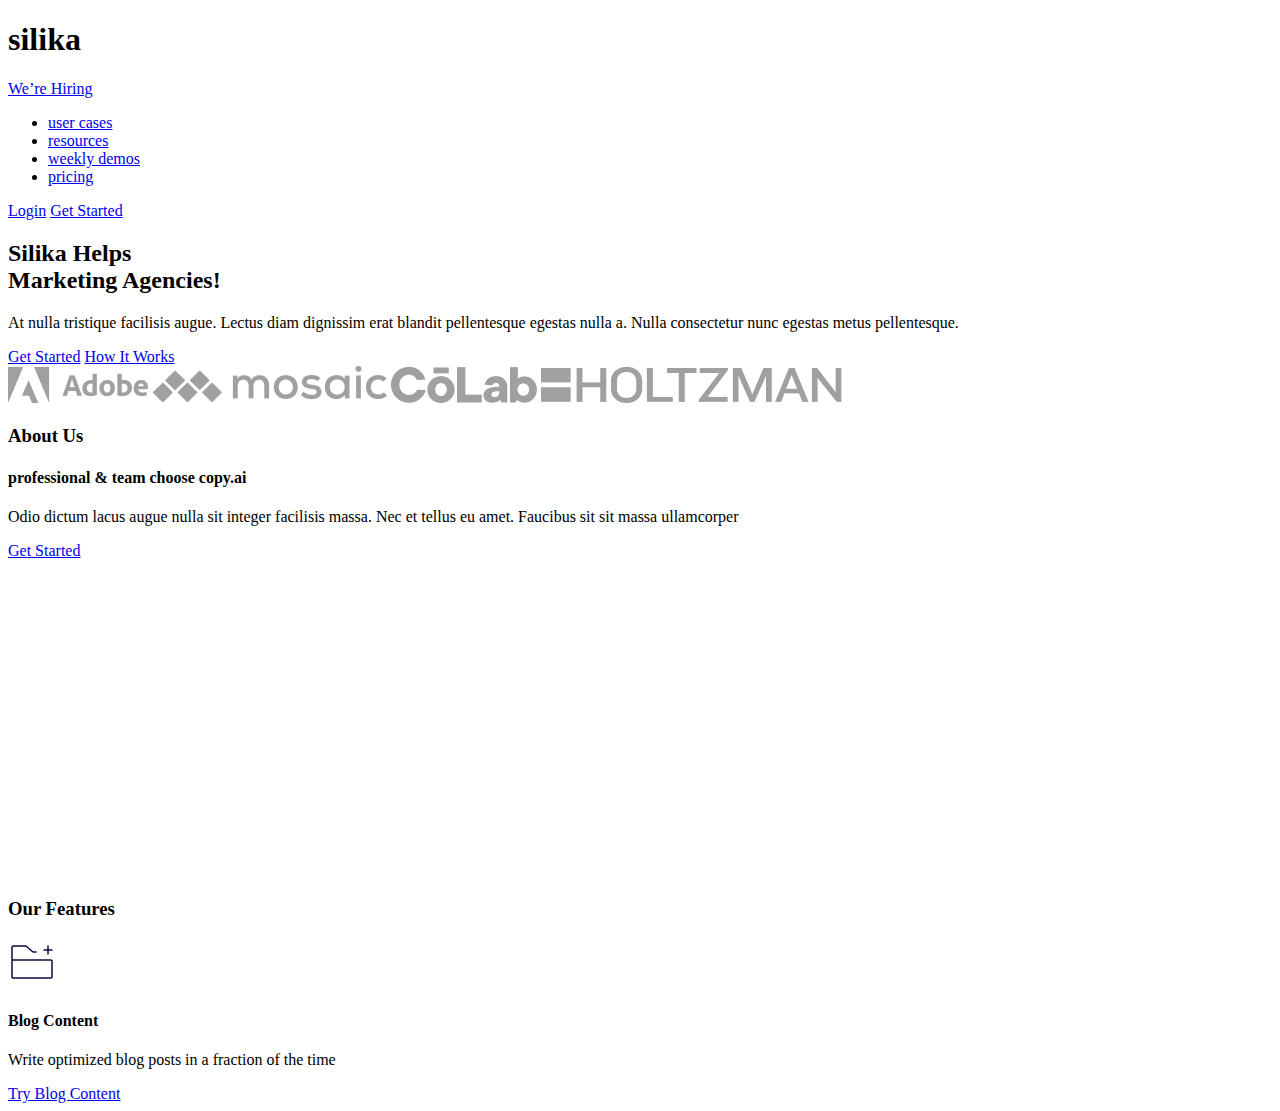
==== layout/index.html @ 5a4dca60 "Substituindo pastas" ====
<!DOCTYPE html>
<html lang="pt-br">

<head>
    <meta charset="UTF-8">
    <meta name="viewport" content="width=device-width, initial-scale=1.0">
    <title>Layout | Design Studio</title>
</head>

<body>
    <section class="top-header">
        <header>
            <div class="container">
                <div class="logo">
                    <h1>silika</h1>
                    <a href="#" class="red">We’re Hiring</a>
                </div>
                <!--fim: logo -->
                <nav>
                    <ul>
                        <li><a href="#">user cases</a></li>
                        <li><a href="#">resources</a></li>
                        <li><a href="#">weekly demos</a></li>
                        <li><a href="#">pricing</a></li>
                    </ul>
                </nav>
                <!-- fim:menu -->

                <div class="login">
                    <a href="#">Login</a>
                    <a href="#" class="green">Get Started</a>
                </div>

            </div>
        </header>

        <div class="cta">
            <div class="container">
                <h2>Silika Helps <br>Marketing Agencies!</h2>

                <p>At nulla tristique facilisis augue. Lectus diam dignissim erat blandit pellentesque egestas nulla a.
                    Nulla consectetur nunc egestas metus pellentesque.</p>

                <div class="bts-cta">
                    <a href="#" class="green">Get Started</a>
                    <a href="#" class="red">How It Works</a>
                </div>
            </div>
        </div>
    </section>
    <!-- section top-header -->

    <section class="brands">
        <div class="container">
            <img src="images/adobe.png" alt="adobe">
            <img src="images/mosaic.png" alt="mosaic">
            <img src="images/colab.png" alt="colab">
            <img src="images/holtzang.png" alt="holtzman">
        </div>
    </section>
    <!-- brands -->

    <section class="about-us">
        <h3>About Us</h3>
        <div class="container">
            <div class="about-us-description">
                <h4>professional & team choose copy.ai</h4>
                <p>Odio dictum lacus augue nulla sit integer facilisis massa. Nec et tellus eu amet. Faucibus sit sit
                    massa ullamcorper </p>

                <a href="#" class="green">Get Started</a>
            </div>

            <div class="about-us-video">
                <iframe width="560" height="315" src="https://www.youtube.com/embed/fX5WCe3d8WU?si=TjG-W9J1SDIpBG5j"
                    title="YouTube video player" frameborder="0"
                    allow="accelerometer; autoplay; clipboard-write; encrypted-media; gyroscope; picture-in-picture; web-share"
                    referrerpolicy="strict-origin-when-cross-origin" allowfullscreen></iframe>
            </div>
        </div>
    </section>
    <!-- about us -->

    <section class="our-features">
        <h3>Our Features</h3>
        <div class="container">
            <div class="card">
                <div class="icon-card">
                    <img src="images/icons/folder.svg">
                </div>
                <div class="description-card">
                    
                    <h4>Blog Content</h4>

                    <p>Write optimized blog posts in
                        a fraction of the time</p>

                    <a href="#">Try Blog Content</a>
                </div>
            </div>
        </div>
    </section>

</body>

</html>
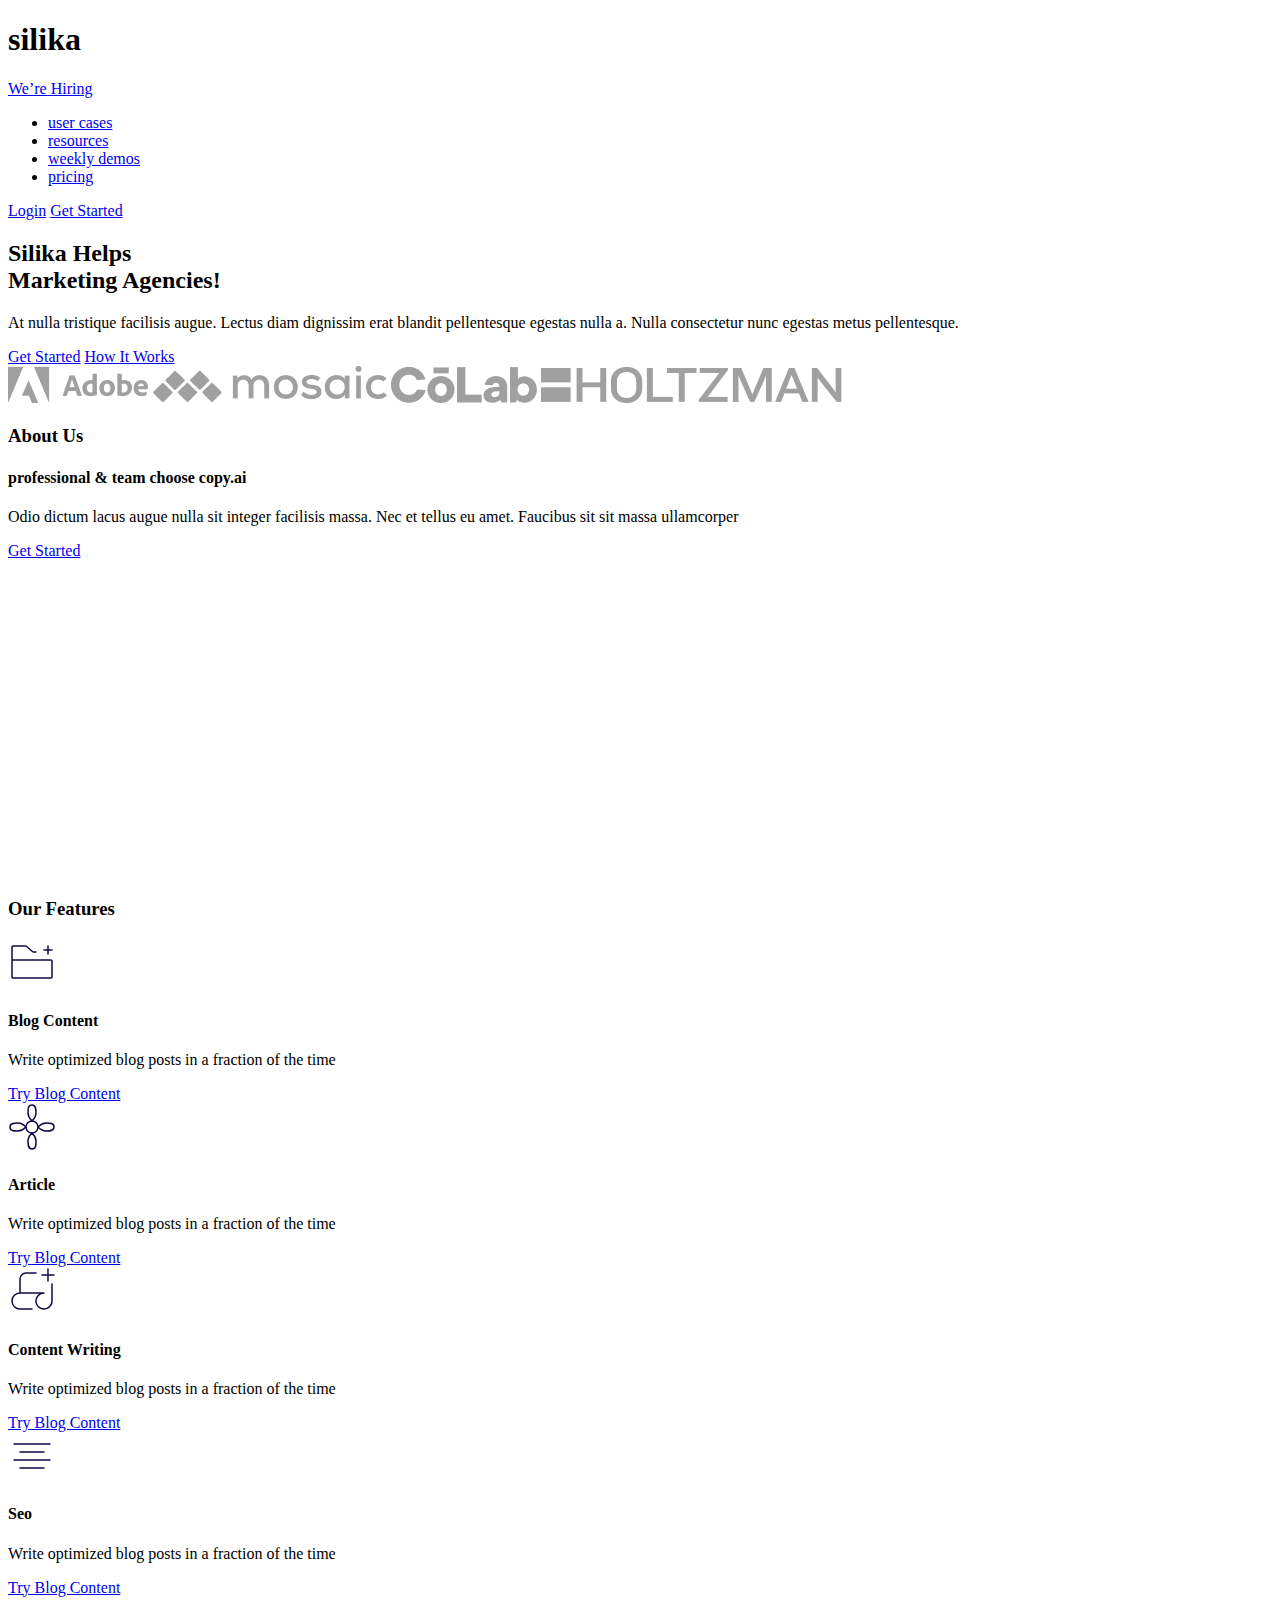
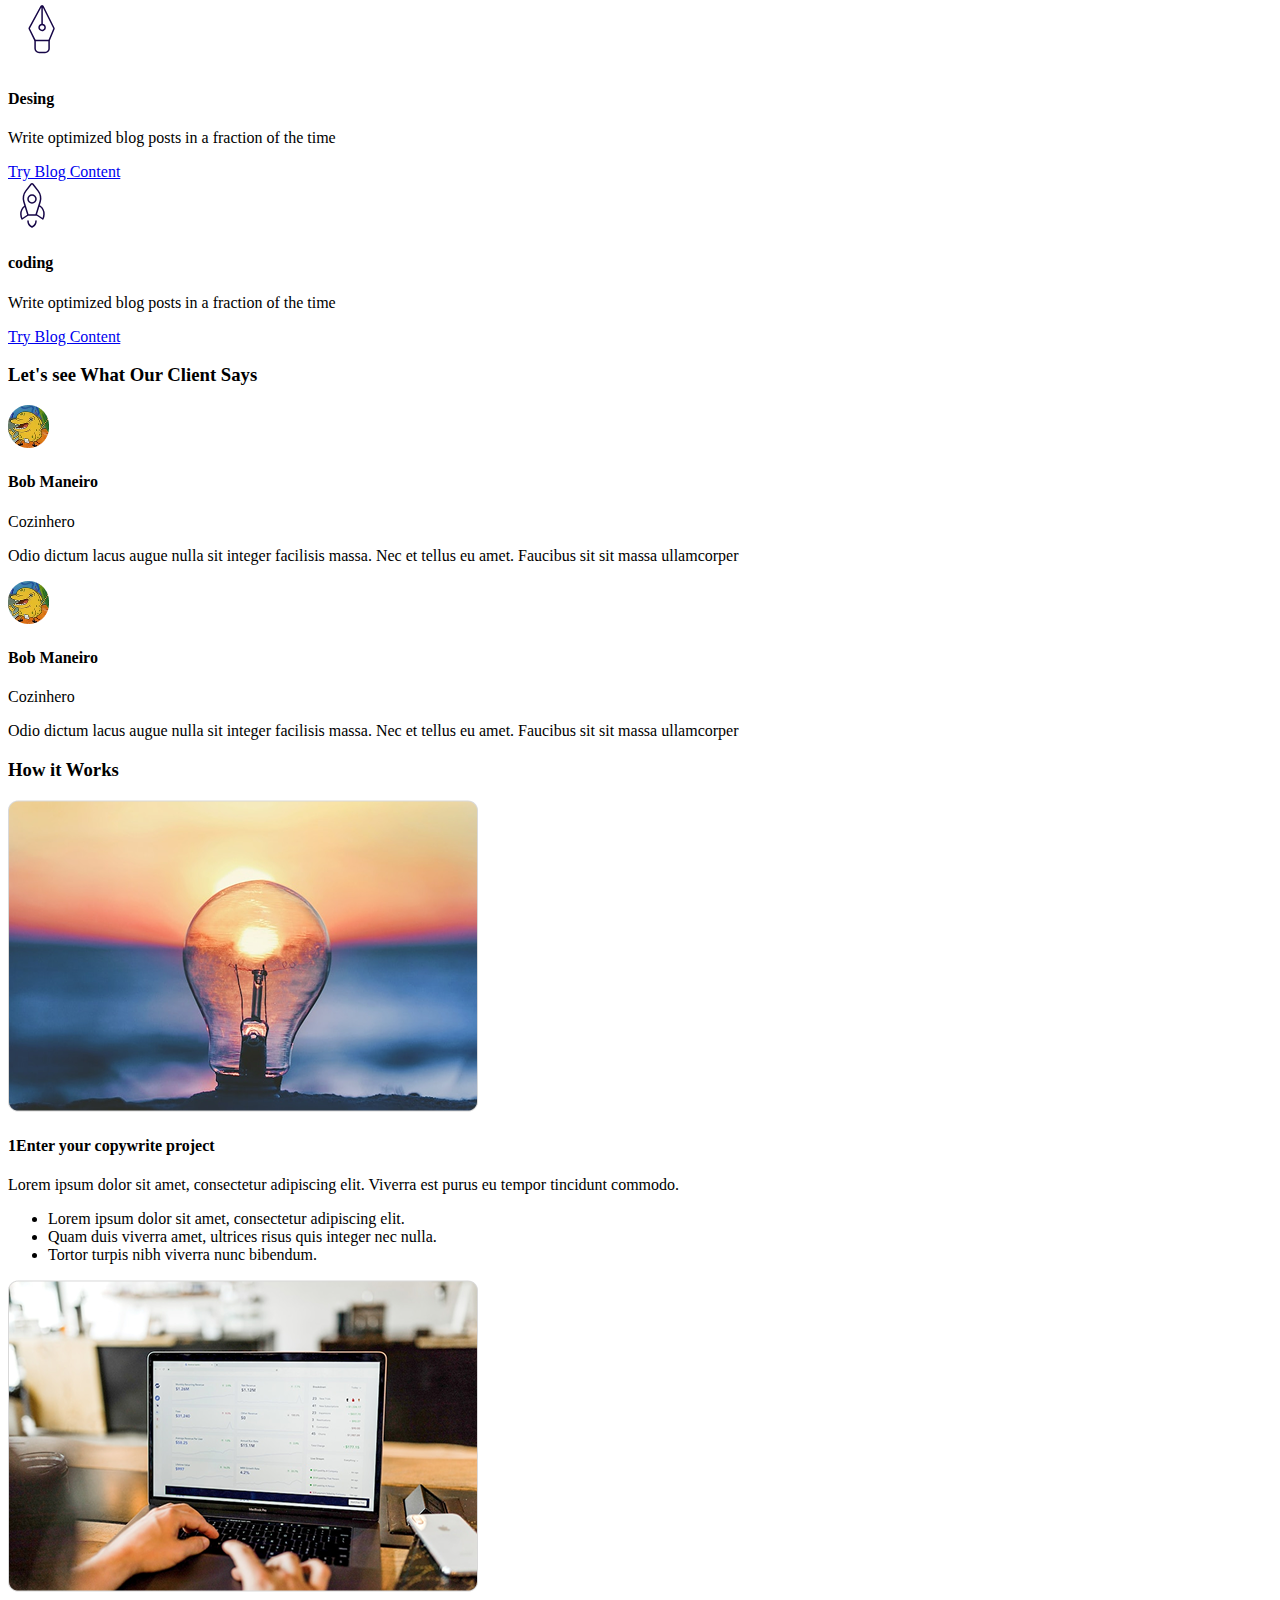
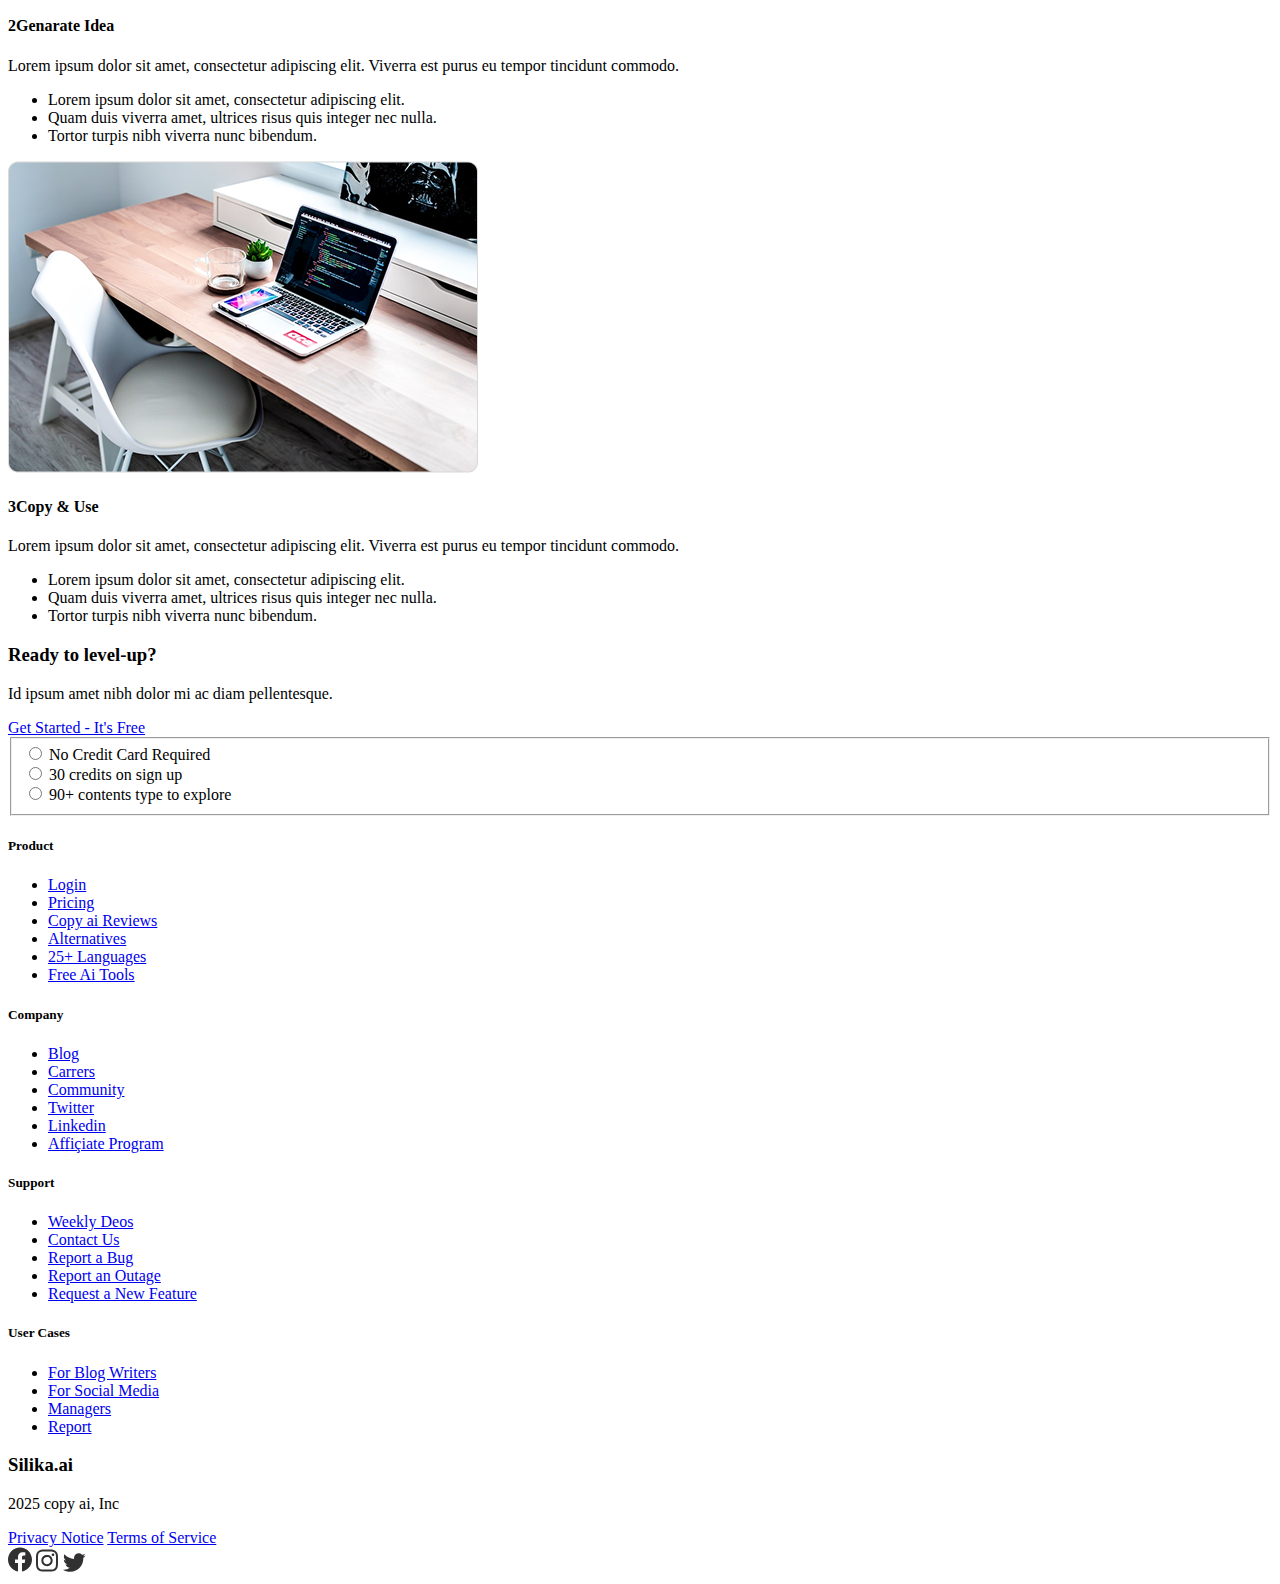
==== commit 58a6beb0: "feat: finalização do arquivo HTML do Projeto Layout" ====
--- a/layout/index.html
+++ b/layout/index.html
@@ -98,8 +98,294 @@
                     <a href="#">Try Blog Content</a>
                 </div>
             </div>
-        </div>
-    </section>
+
+            <!-- FIM:card -->
+
+            <div class="card">
+                <div class="icon-card">
+                    <img src="images/icons/article.svg">
+                </div>
+                <div class="description-card">
+                    
+                    <h4>Article</h4>
+
+                    <p>Write optimized blog posts in
+                        a fraction of the time</p>
+
+                    <a href="#">Try Blog Content</a>
+                </div>
+            </div>
+
+            <!-- FIM:card -->
+
+            <div class="card">
+                <div class="icon-card">
+                    <img src="images/icons/content.svg">
+                </div>
+                <div class="description-card">
+                    
+                    <h4>Content Writing</h4>
+
+                    <p>Write optimized blog posts in
+                        a fraction of the time</p>
+
+                    <a href="#">Try Blog Content</a>
+                </div>
+            </div>
+
+            <!-- FIM:card -->
+
+            <div class="card">
+                <div class="icon-card">
+                    <img src="images/icons/seo.svg">
+                </div>
+                <div class="description-card">
+                    
+                    <h4>Seo</h4>
+
+                    <p>Write optimized blog posts in
+                        a fraction of the time</p>
+
+                    <a href="#">Try Blog Content</a>
+                </div>
+            </div>
+
+            <!-- FIM:card -->
+
+            <div class="card">
+                <div class="icon-card">
+                    <img src="images/icons/design.svg">
+                </div>
+                <div class="description-card">
+                    
+                    <h4>Desing</h4>
+
+                    <p>Write optimized blog posts in
+                        a fraction of the time</p>
+
+                    <a href="#">Try Blog Content</a>
+                </div>
+            </div>
+
+            <!-- FIM:card -->
+
+            <div class="card">
+                <div class="icon-card">
+                    <img src="images/icons/coding.svg">
+                </div>
+                <div class="description-card">
+                    
+                    <h4>coding</h4>
+
+                    <p>Write optimized blog posts in
+                        a fraction of the time</p>
+
+                    <a href="#">Try Blog Content</a>
+                </div>
+            </div>
+
+            <!-- FIM:card -->
+
+        </div>
+    </section>
+
+    <section class="testimonials">
+        <h3>Let's see What Our Client Says </h3>
+        <div class="container">
+            <div class="testimonials-card">
+                <div class="perfil">
+                    <div class="photo-perfil">
+                        <img src="images/perfil.png" alt="perfil">
+                    </div>
+
+                    <div class="perfil-name">
+                        <h4>Bob Maneiro</h4>
+                        <p class="cargo">Cozinhero</p>
+                    </div>
+                </div> <!--fim:perfil-->
+                
+                <div class="comments">
+                    <p>Odio dictum lacus augue nulla sit integer facilisis massa. Nec et tellus eu amet. Faucibus sit sit massa ullamcorper<p>
+                </div>
+            </div>
+
+            <div class="testimonials-card">
+                <div class="perfil">
+                    <div class="photo-perfil">
+                        <img src="images/perfil.png" alt="perfil">
+                    </div>
+
+                    <div class="perfil-name">
+                        <h4>Bob Maneiro</h4>
+                        <p class="cargo">Cozinhero</p>
+                    </div>
+                </div> <!--fim:perfil-->
+                
+                <div class="comments">
+                    <p>Odio dictum lacus augue nulla sit integer facilisis massa. Nec et tellus eu amet. Faucibus sit sit massa ullamcorper<p>
+                </div>
+            </div>
+        </div>
+    </section>
+
+    <section class="works">
+        <h3>How it Works</h3>
+                <div class="container">
+                <div class="works-img">
+                    <img src="images/works-img1.png" alt="work">
+                    <div class="description-work">
+                        <h4><span>1</span>Enter your copywrite project</h4>
+    
+                        <div class="content-description-work">
+                            <p class="tite">Lorem ipsum dolor sit amet, consectetur adipiscing elit. Viverra est purus eu tempor tincidunt commodo.</p>
+    
+                        <ul>
+                            <li>Lorem ipsum dolor sit amet, consectetur adipiscing elit.</li>
+                            <li>Quam duis viverra amet, ultrices risus quis integer nec nulla.</li>
+                            <li>Tortor turpis nibh viverra nunc bibendum.</li>
+                        </ul>
+                        </div>
+                    </div>
+                </div>
+                </div>
+
+                <div class="container">
+                    <div class="works-img">
+                        <img src="images/works-img2.png" alt="work">
+                    </div>
+                    <div class="description-work">
+                        <h4><span>2</span>Genarate Idea</h4>
+    
+                        <div class="content-description-work">
+                            <p class="tite">Lorem ipsum dolor sit amet, consectetur adipiscing elit. Viverra est purus eu tempor tincidunt commodo.</p>
+    
+                        <ul>
+                            <li>Lorem ipsum dolor sit amet, consectetur adipiscing elit.</li>
+                            <li>Quam duis viverra amet, ultrices risus quis integer nec nulla.</li>
+                            <li>Tortor turpis nibh viverra nunc bibendum.</li>
+                        </ul>
+                        </div>
+                    </div>
+                </div>
+
+                <div class="container">
+                    <div class="works-img">
+                        <img src="images/works-img3.png" alt="work">
+                    </div>
+    
+                    <div class="description-work">
+                        <h4><span>3</span>Copy & Use</h4>
+    
+                        <div class="content-description-work">
+                            <p class="tite">Lorem ipsum dolor sit amet, consectetur adipiscing elit. Viverra est purus eu tempor tincidunt commodo.</p>
+    
+                        <ul>
+                            <li>Lorem ipsum dolor sit amet, consectetur adipiscing elit.</li>
+                            <li>Quam duis viverra amet, ultrices risus quis integer nec nulla.</li>
+                            <li>Tortor turpis nibh viverra nunc bibendum.</li>
+                        </ul>
+                        </div>
+                    </div>
+                </div>
+
+                <section class="ready">
+                    <h3>Ready to level-up?</h3>
+                    <div class="container">
+                        <p>Id ipsum amet nibh dolor mi ac diam pellentesque.</p>
+                        <a href="#" class="green">Get Started - It's Free</a>
+
+                        <form>
+                            <fieldset>
+
+                                <div class="option">
+                                    <input type="radio" name="plans"
+                                    value="no-credit">
+                                    <span>No Credit Card Required</span>
+                                </div>
+
+                                <div class="option">
+                                    <input type="radio" name="plans"
+                                    value="31-credits">
+                                    <span>30 credits on sign up</span>
+                                </div>
+
+                                <div class="option">
+                                    <input type="radio" name="plans"
+                                    value="90-contents">
+                                    <span>90+ contents type to explore</span>
+                                </div>
+                            </fieldset>
+                        </form>
+                    </div>
+                </section>
+                
+    </section>
+
+    <footer>
+        <div class="container">
+            <div class="footer-group-links">
+                <h5>Product</h5>
+                <ul>
+                    <li><a href="#">Login</a></li>
+                    <li><a href="#">Pricing</a></li>
+                    <li><a href="#">Copy ai Reviews</a></li>
+                    <li><a href="#">Alternatives</a></li>
+                    <li><a href="#">25+ Languages</a></li>
+                    <li><a href="#">Free Ai Tools</a></li>
+                </ul>
+                </div>
+
+            <div class="footer-group-links">
+                <h5>Company</h5>
+                <ul>
+                    <li><a href="#">Blog</a></li>
+                    <li><a href="#">Carrers</a></li>
+                    <li><a href="#">Community</a></li>
+                    <li><a href="#">Twitter</a></li>
+                    <li><a href="#">Linkedin</a></li>
+                    <li><a href="#">Affiçiate Program</a></li>
+                </ul>
+                </div>
+
+            <div class="footer-group-links">
+                <h5>Support</h5>
+                <ul>
+                    <li><a href="#">Weekly Deos</a></li>
+                    <li><a href="#">Contact Us</a></li>
+                    <li><a href="#">Report a Bug</a></li>
+                    <li><a href="#">Report an Outage</a></li>
+                    <li><a href="#">Request a New Feature</a></li>
+                </ul>
+                </div>
+
+            <div class="footer-group-links">
+                <h5>User Cases</h5>
+                <ul>
+                    <li><a href="#">For Blog Writers</a></li>
+                    <li><a href="#">For Social Media</a></li>
+                    <li><a href="#">Managers</a></li>
+                    <li><a href="#">Report</a></li>
+                </ul>
+                </div>
+            </div>
+
+        <div class="container">
+            <div class="footer-terms">
+                <h3>Silika.ai</h3>
+                <p>2025 copy ai, Inc</p>
+                <a href="#">Privacy Notice</a>
+                <a href="#">Terms of Service</a>
+            </div>
+
+            <div class="footer-social-media">
+                <a href="#"><img src="images/icons/facebook-icon.svg" alt="Facebook Icon"></a>
+                <a href="#"><img src="images/icons/insta-icon.svg" alt="Instagram Icon"></a>
+                <a href="#"><img src="images/icons/twitter-icon.svg" alt="Twitter Icon"></a>
+            </div>
+        </div>
+    </footer>
+
+
 
 </body>
 
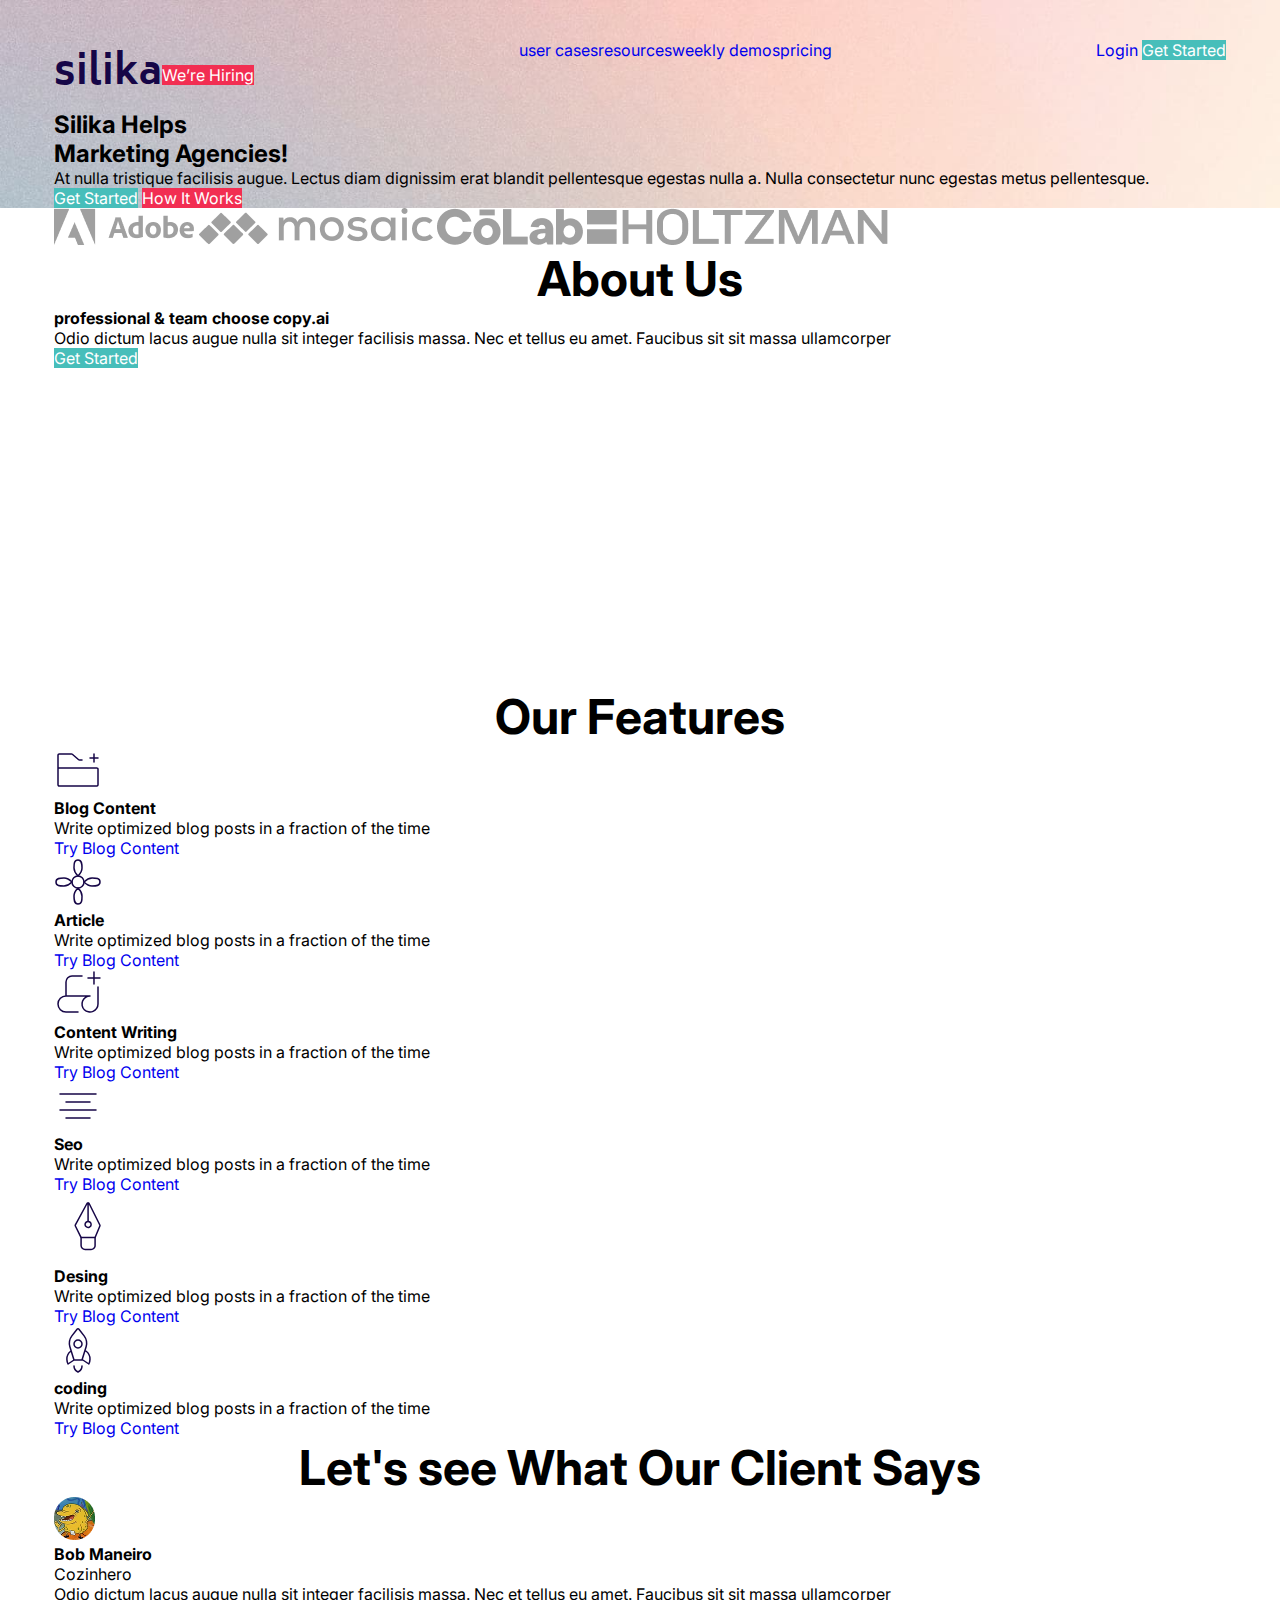
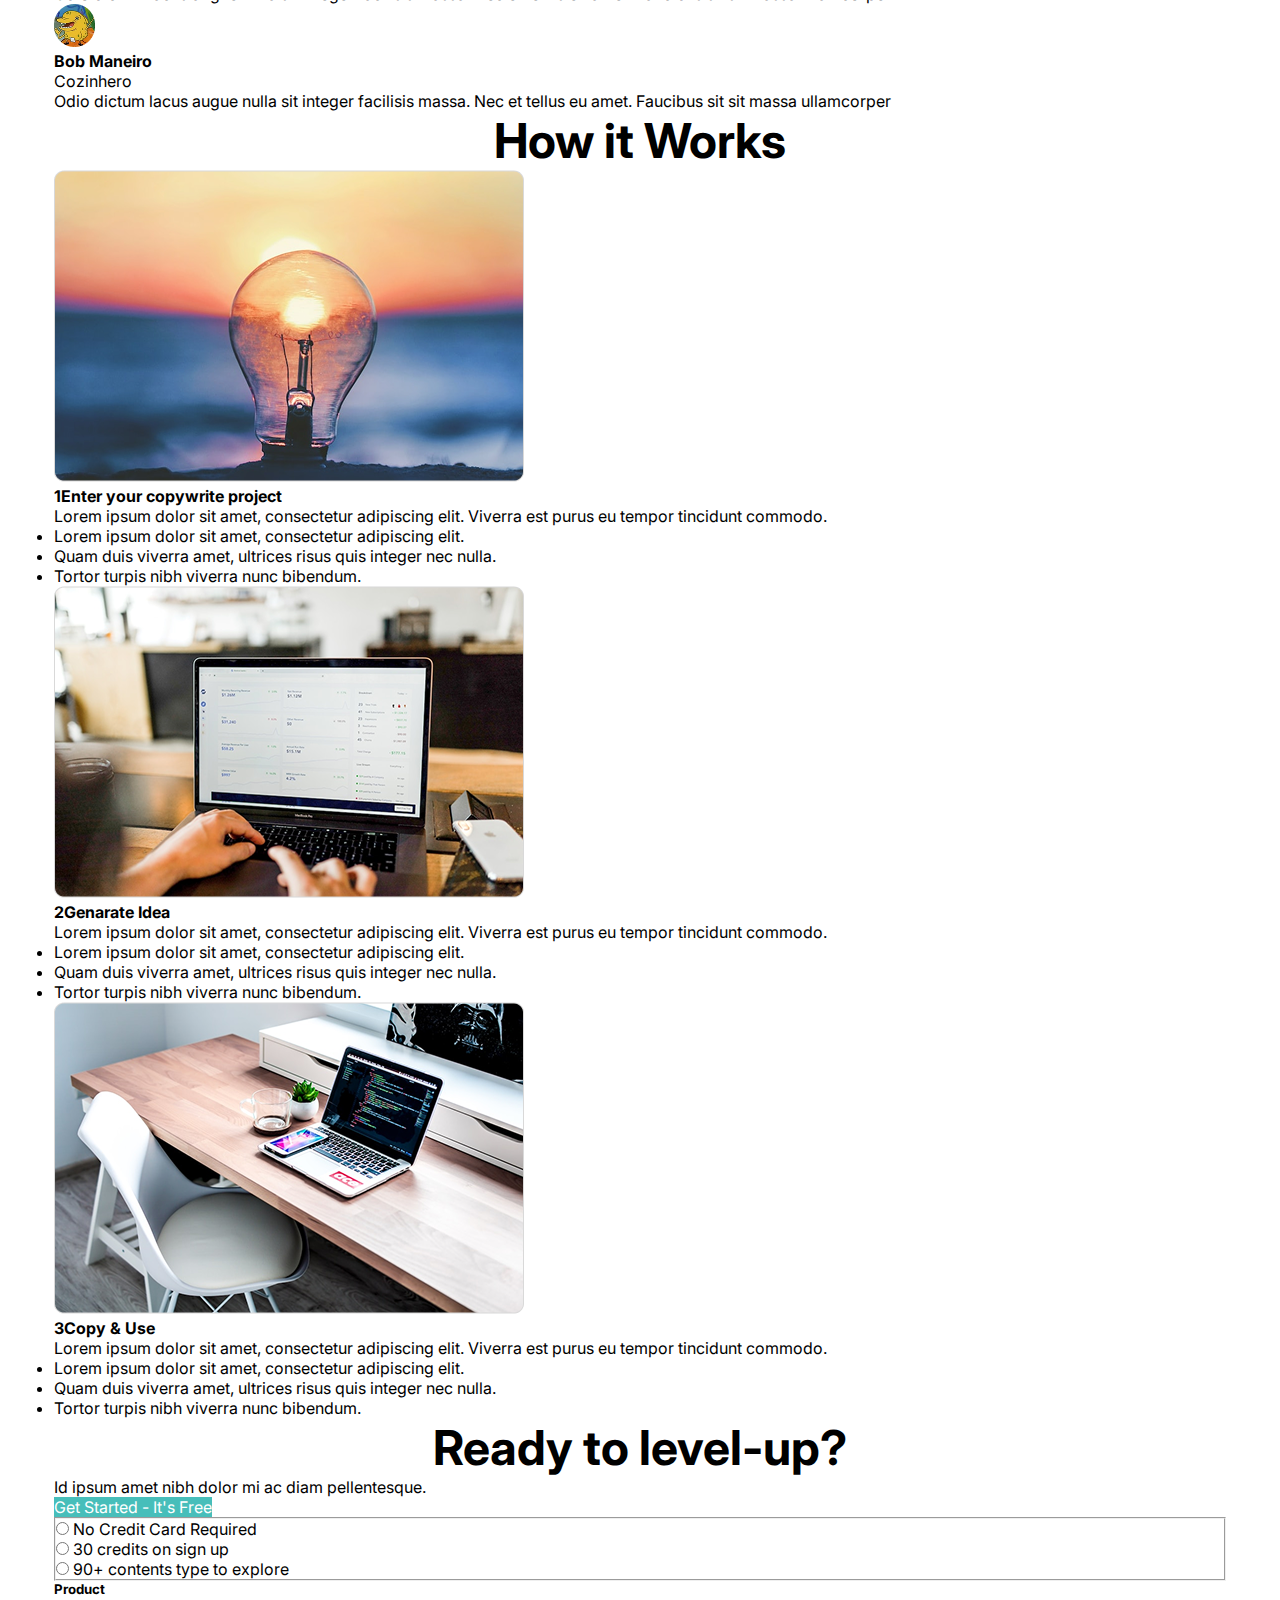
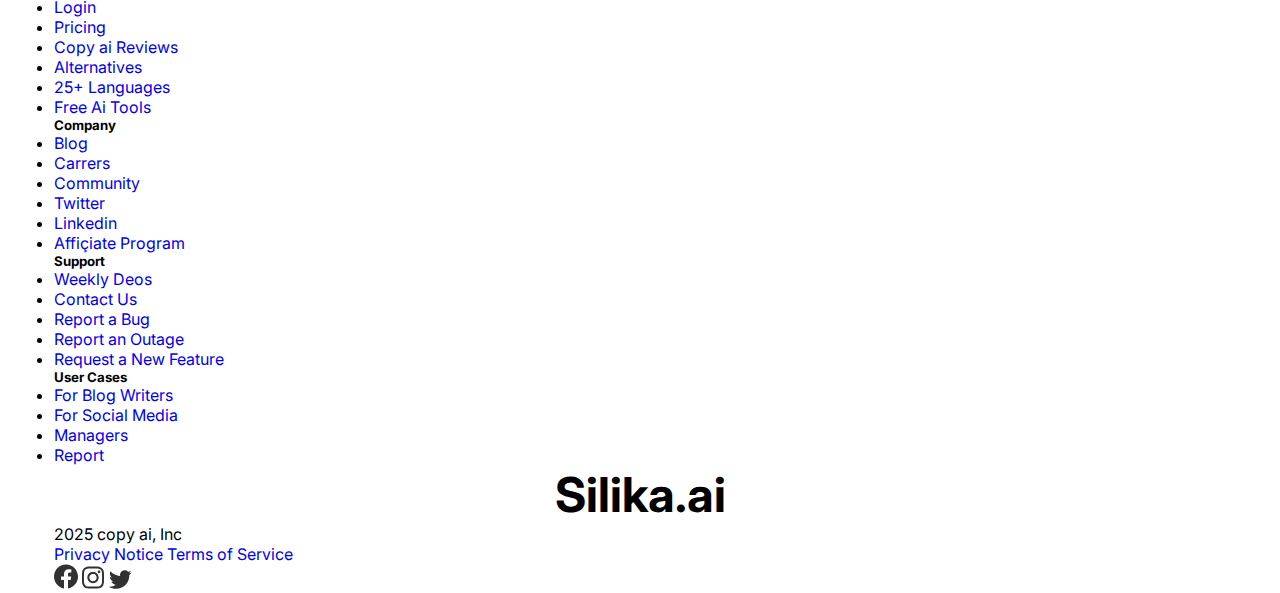
==== commit 301ea9be: "feat: Estilização do Projeto Layout" ====
--- a/layout/index.html
+++ b/layout/index.html
@@ -5,6 +5,14 @@
     <meta charset="UTF-8">
     <meta name="viewport" content="width=device-width, initial-scale=1.0">
     <title>Layout | Design Studio</title>
+
+    <link href="css/styles.css" rel="stylesheet" type="text/css">
+
+    <!-- google fonts -->
+
+    <link rel="preconnect" href="https://fonts.googleapis.com">
+    <link rel="preconnect" href="https://fonts.gstatic.com" crossorigin>
+    <link href="https://fonts.googleapis.com/css2?family=Biryani:wght@200;300;400;600;700;800;900&family=Inter:ital,opsz,wght@0,14..32,100..900;1,14..32,100..900&display=swap" rel="stylesheet">
 </head>
 
 <body>
@@ -13,7 +21,7 @@
             <div class="container">
                 <div class="logo">
                     <h1>silika</h1>
-                    <a href="#" class="red">We’re Hiring</a>
+                    <a href="#" class="secondary-color">We’re Hiring</a>
                 </div>
                 <!--fim: logo -->
                 <nav>
@@ -28,7 +36,7 @@
 
                 <div class="login">
                     <a href="#">Login</a>
-                    <a href="#" class="green">Get Started</a>
+                    <a href="#" class="primary-color">Get Started</a>
                 </div>
 
             </div>
@@ -42,8 +50,8 @@
                     Nulla consectetur nunc egestas metus pellentesque.</p>
 
                 <div class="bts-cta">
-                    <a href="#" class="green">Get Started</a>
-                    <a href="#" class="red">How It Works</a>
+                    <a href="#" class="primary-color">Get Started</a>
+                    <a href="#" class="secondary-color">How It Works</a>
                 </div>
             </div>
         </div>
@@ -68,7 +76,7 @@
                 <p>Odio dictum lacus augue nulla sit integer facilisis massa. Nec et tellus eu amet. Faucibus sit sit
                     massa ullamcorper </p>
 
-                <a href="#" class="green">Get Started</a>
+                <a href="#" class="primary-color">Get Started</a>
             </div>
 
             <div class="about-us-video">
@@ -89,7 +97,7 @@
                     <img src="images/icons/folder.svg">
                 </div>
                 <div class="description-card">
-                    
+
                     <h4>Blog Content</h4>
 
                     <p>Write optimized blog posts in
@@ -106,7 +114,7 @@
                     <img src="images/icons/article.svg">
                 </div>
                 <div class="description-card">
-                    
+
                     <h4>Article</h4>
 
                     <p>Write optimized blog posts in
@@ -123,7 +131,7 @@
                     <img src="images/icons/content.svg">
                 </div>
                 <div class="description-card">
-                    
+
                     <h4>Content Writing</h4>
 
                     <p>Write optimized blog posts in
@@ -140,7 +148,7 @@
                     <img src="images/icons/seo.svg">
                 </div>
                 <div class="description-card">
-                    
+
                     <h4>Seo</h4>
 
                     <p>Write optimized blog posts in
@@ -157,7 +165,7 @@
                     <img src="images/icons/design.svg">
                 </div>
                 <div class="description-card">
-                    
+
                     <h4>Desing</h4>
 
                     <p>Write optimized blog posts in
@@ -174,7 +182,7 @@
                     <img src="images/icons/coding.svg">
                 </div>
                 <div class="description-card">
-                    
+
                     <h4>coding</h4>
 
                     <p>Write optimized blog posts in
@@ -203,9 +211,11 @@
                         <p class="cargo">Cozinhero</p>
                     </div>
                 </div> <!--fim:perfil-->
-                
+
                 <div class="comments">
-                    <p>Odio dictum lacus augue nulla sit integer facilisis massa. Nec et tellus eu amet. Faucibus sit sit massa ullamcorper<p>
+                    <p>Odio dictum lacus augue nulla sit integer facilisis massa. Nec et tellus eu amet. Faucibus sit
+                        sit massa ullamcorper
+                    <p>
                 </div>
             </div>
 
@@ -220,9 +230,11 @@
                         <p class="cargo">Cozinhero</p>
                     </div>
                 </div> <!--fim:perfil-->
-                
+
                 <div class="comments">
-                    <p>Odio dictum lacus augue nulla sit integer facilisis massa. Nec et tellus eu amet. Faucibus sit sit massa ullamcorper<p>
+                    <p>Odio dictum lacus augue nulla sit integer facilisis massa. Nec et tellus eu amet. Faucibus sit
+                        sit massa ullamcorper
+                    <p>
                 </div>
             </div>
         </div>
@@ -230,95 +242,95 @@
 
     <section class="works">
         <h3>How it Works</h3>
-                <div class="container">
-                <div class="works-img">
-                    <img src="images/works-img1.png" alt="work">
-                    <div class="description-work">
-                        <h4><span>1</span>Enter your copywrite project</h4>
-    
-                        <div class="content-description-work">
-                            <p class="tite">Lorem ipsum dolor sit amet, consectetur adipiscing elit. Viverra est purus eu tempor tincidunt commodo.</p>
-    
+        <div class="container">
+            <div class="works-img">
+                <img src="images/works-img1.png" alt="work">
+                <div class="description-work">
+                    <h4><span>1</span>Enter your copywrite project</h4>
+
+                    <div class="content-description-work">
+                        <p class="tite">Lorem ipsum dolor sit amet, consectetur adipiscing elit. Viverra est purus eu
+                            tempor tincidunt commodo.</p>
+
                         <ul>
                             <li>Lorem ipsum dolor sit amet, consectetur adipiscing elit.</li>
                             <li>Quam duis viverra amet, ultrices risus quis integer nec nulla.</li>
                             <li>Tortor turpis nibh viverra nunc bibendum.</li>
                         </ul>
+                    </div>
+                </div>
+            </div>
+        </div>
+
+        <div class="container">
+            <div class="works-img">
+                <img src="images/works-img2.png" alt="work">
+            </div>
+            <div class="description-work">
+                <h4><span>2</span>Genarate Idea</h4>
+
+                <div class="content-description-work">
+                    <p class="tite">Lorem ipsum dolor sit amet, consectetur adipiscing elit. Viverra est purus eu tempor
+                        tincidunt commodo.</p>
+
+                    <ul>
+                        <li>Lorem ipsum dolor sit amet, consectetur adipiscing elit.</li>
+                        <li>Quam duis viverra amet, ultrices risus quis integer nec nulla.</li>
+                        <li>Tortor turpis nibh viverra nunc bibendum.</li>
+                    </ul>
+                </div>
+            </div>
+        </div>
+
+        <div class="container">
+            <div class="works-img">
+                <img src="images/works-img3.png" alt="work">
+            </div>
+
+            <div class="description-work">
+                <h4><span>3</span>Copy & Use</h4>
+
+                <div class="content-description-work">
+                    <p class="tite">Lorem ipsum dolor sit amet, consectetur adipiscing elit. Viverra est purus eu tempor
+                        tincidunt commodo.</p>
+
+                    <ul>
+                        <li>Lorem ipsum dolor sit amet, consectetur adipiscing elit.</li>
+                        <li>Quam duis viverra amet, ultrices risus quis integer nec nulla.</li>
+                        <li>Tortor turpis nibh viverra nunc bibendum.</li>
+                    </ul>
+                </div>
+            </div>
+        </div>
+
+        <section class="ready">
+            <h3>Ready to level-up?</h3>
+            <div class="container">
+                <p>Id ipsum amet nibh dolor mi ac diam pellentesque.</p>
+                <a href="#" class="primary-color">Get Started - It's Free</a>
+
+                <form>
+                    <fieldset>
+
+                        <div class="option">
+                            <input type="radio" name="plans" value="no-credit">
+                            <span>No Credit Card Required</span>
                         </div>
-                    </div>
-                </div>
-                </div>
-
-                <div class="container">
-                    <div class="works-img">
-                        <img src="images/works-img2.png" alt="work">
-                    </div>
-                    <div class="description-work">
-                        <h4><span>2</span>Genarate Idea</h4>
-    
-                        <div class="content-description-work">
-                            <p class="tite">Lorem ipsum dolor sit amet, consectetur adipiscing elit. Viverra est purus eu tempor tincidunt commodo.</p>
-    
-                        <ul>
-                            <li>Lorem ipsum dolor sit amet, consectetur adipiscing elit.</li>
-                            <li>Quam duis viverra amet, ultrices risus quis integer nec nulla.</li>
-                            <li>Tortor turpis nibh viverra nunc bibendum.</li>
-                        </ul>
+
+                        <div class="option">
+                            <input type="radio" name="plans" value="31-credits">
+                            <span>30 credits on sign up</span>
                         </div>
-                    </div>
-                </div>
-
-                <div class="container">
-                    <div class="works-img">
-                        <img src="images/works-img3.png" alt="work">
-                    </div>
-    
-                    <div class="description-work">
-                        <h4><span>3</span>Copy & Use</h4>
-    
-                        <div class="content-description-work">
-                            <p class="tite">Lorem ipsum dolor sit amet, consectetur adipiscing elit. Viverra est purus eu tempor tincidunt commodo.</p>
-    
-                        <ul>
-                            <li>Lorem ipsum dolor sit amet, consectetur adipiscing elit.</li>
-                            <li>Quam duis viverra amet, ultrices risus quis integer nec nulla.</li>
-                            <li>Tortor turpis nibh viverra nunc bibendum.</li>
-                        </ul>
+
+                        <div class="option">
+                            <input type="radio" name="plans" value="90-contents">
+                            <span>90+ contents type to explore</span>
                         </div>
-                    </div>
-                </div>
-
-                <section class="ready">
-                    <h3>Ready to level-up?</h3>
-                    <div class="container">
-                        <p>Id ipsum amet nibh dolor mi ac diam pellentesque.</p>
-                        <a href="#" class="green">Get Started - It's Free</a>
-
-                        <form>
-                            <fieldset>
-
-                                <div class="option">
-                                    <input type="radio" name="plans"
-                                    value="no-credit">
-                                    <span>No Credit Card Required</span>
-                                </div>
-
-                                <div class="option">
-                                    <input type="radio" name="plans"
-                                    value="31-credits">
-                                    <span>30 credits on sign up</span>
-                                </div>
-
-                                <div class="option">
-                                    <input type="radio" name="plans"
-                                    value="90-contents">
-                                    <span>90+ contents type to explore</span>
-                                </div>
-                            </fieldset>
-                        </form>
-                    </div>
-                </section>
-                
+                    </fieldset>
+                </form>
+            </div>
+        </section>
+
     </section>
 
     <footer>
@@ -333,7 +345,7 @@
                     <li><a href="#">25+ Languages</a></li>
                     <li><a href="#">Free Ai Tools</a></li>
                 </ul>
-                </div>
+            </div>
 
             <div class="footer-group-links">
                 <h5>Company</h5>
@@ -345,7 +357,7 @@
                     <li><a href="#">Linkedin</a></li>
                     <li><a href="#">Affiçiate Program</a></li>
                 </ul>
-                </div>
+            </div>
 
             <div class="footer-group-links">
                 <h5>Support</h5>
@@ -356,7 +368,7 @@
                     <li><a href="#">Report an Outage</a></li>
                     <li><a href="#">Request a New Feature</a></li>
                 </ul>
-                </div>
+            </div>
 
             <div class="footer-group-links">
                 <h5>User Cases</h5>
@@ -366,8 +378,8 @@
                     <li><a href="#">Managers</a></li>
                     <li><a href="#">Report</a></li>
                 </ul>
-                </div>
-            </div>
+            </div>
+        </div>
 
         <div class="container">
             <div class="footer-terms">
--- a/layout/css/styles.css
+++ b/layout/css/styles.css
@@ -0,0 +1,69 @@
+* {
+    margin: 0;
+    padding: 0;
+    font-family: "Inter", sans-serif;
+}
+
+/* variáveis */
+
+:root {
+    --primary-color: #47BEBA;
+    --secondary-color: #F22E52;
+    --text-color-button: #FFF;
+}
+
+.primary-color {
+    background: var(--primary-color);
+    color: var(--text-color-button);
+}
+
+.secondary-color {
+    background: var(--secondary-color);
+    color: var(--text-color-button);
+}
+
+.container {
+    width: 1172px;
+    margin: auto;
+}
+
+h1{
+    font-family: "Biryani", sans-serif;
+    font-size: 40px;
+    font-weight: bold;
+    color: #160647;
+}
+
+h3{
+    text-align: center;
+    font-size: 48px;
+    font-weight: bold;
+}
+
+a{
+    text-decoration: none;
+}
+
+/* top header */
+
+.top-header {
+    background: url(../images/background.jpg)
+    no-repeat;
+    background-size: cover;
+    padding-top: 40px;
+}
+
+.top-header header .container{
+    display: flex;
+    justify-content: space-between;
+}
+
+.top-header .logo{
+    display: flex;
+    align-items: center;
+}
+
+nav ul{
+    display: flex;
+    list-style: none;
+}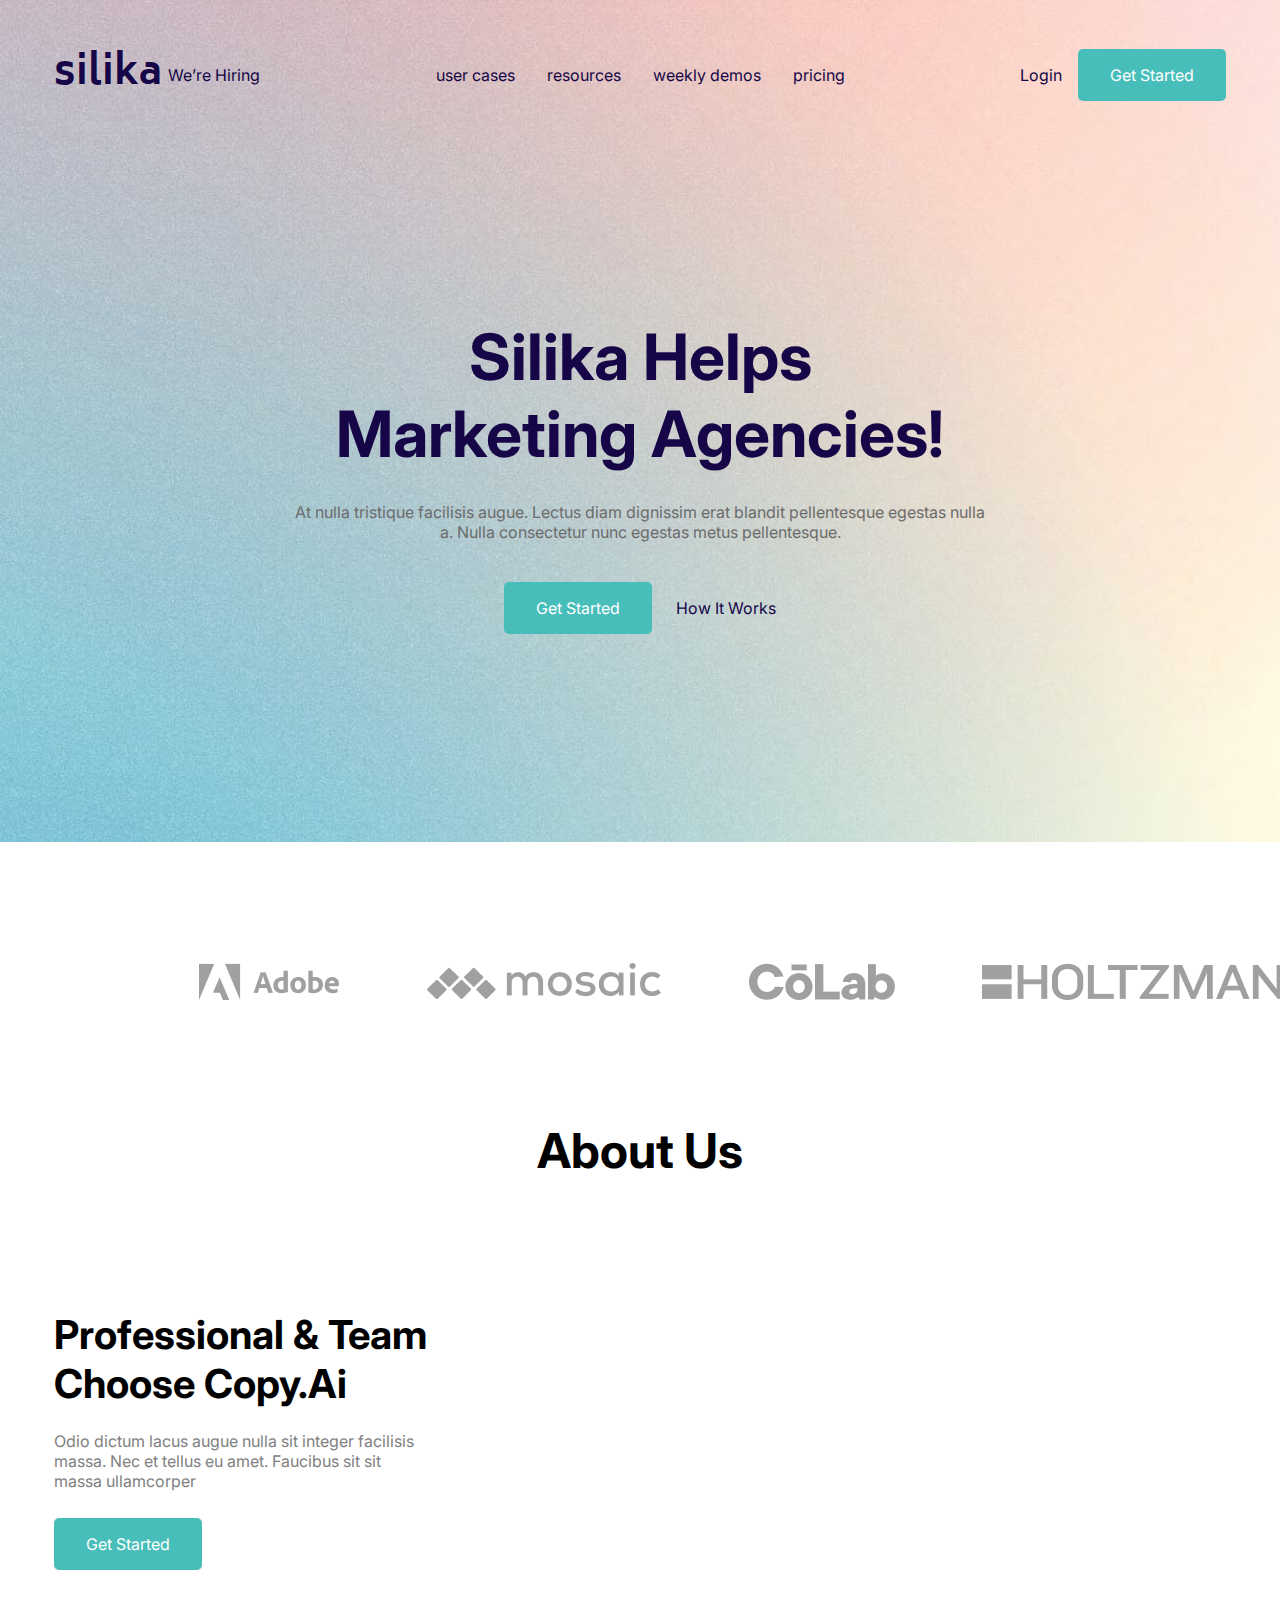
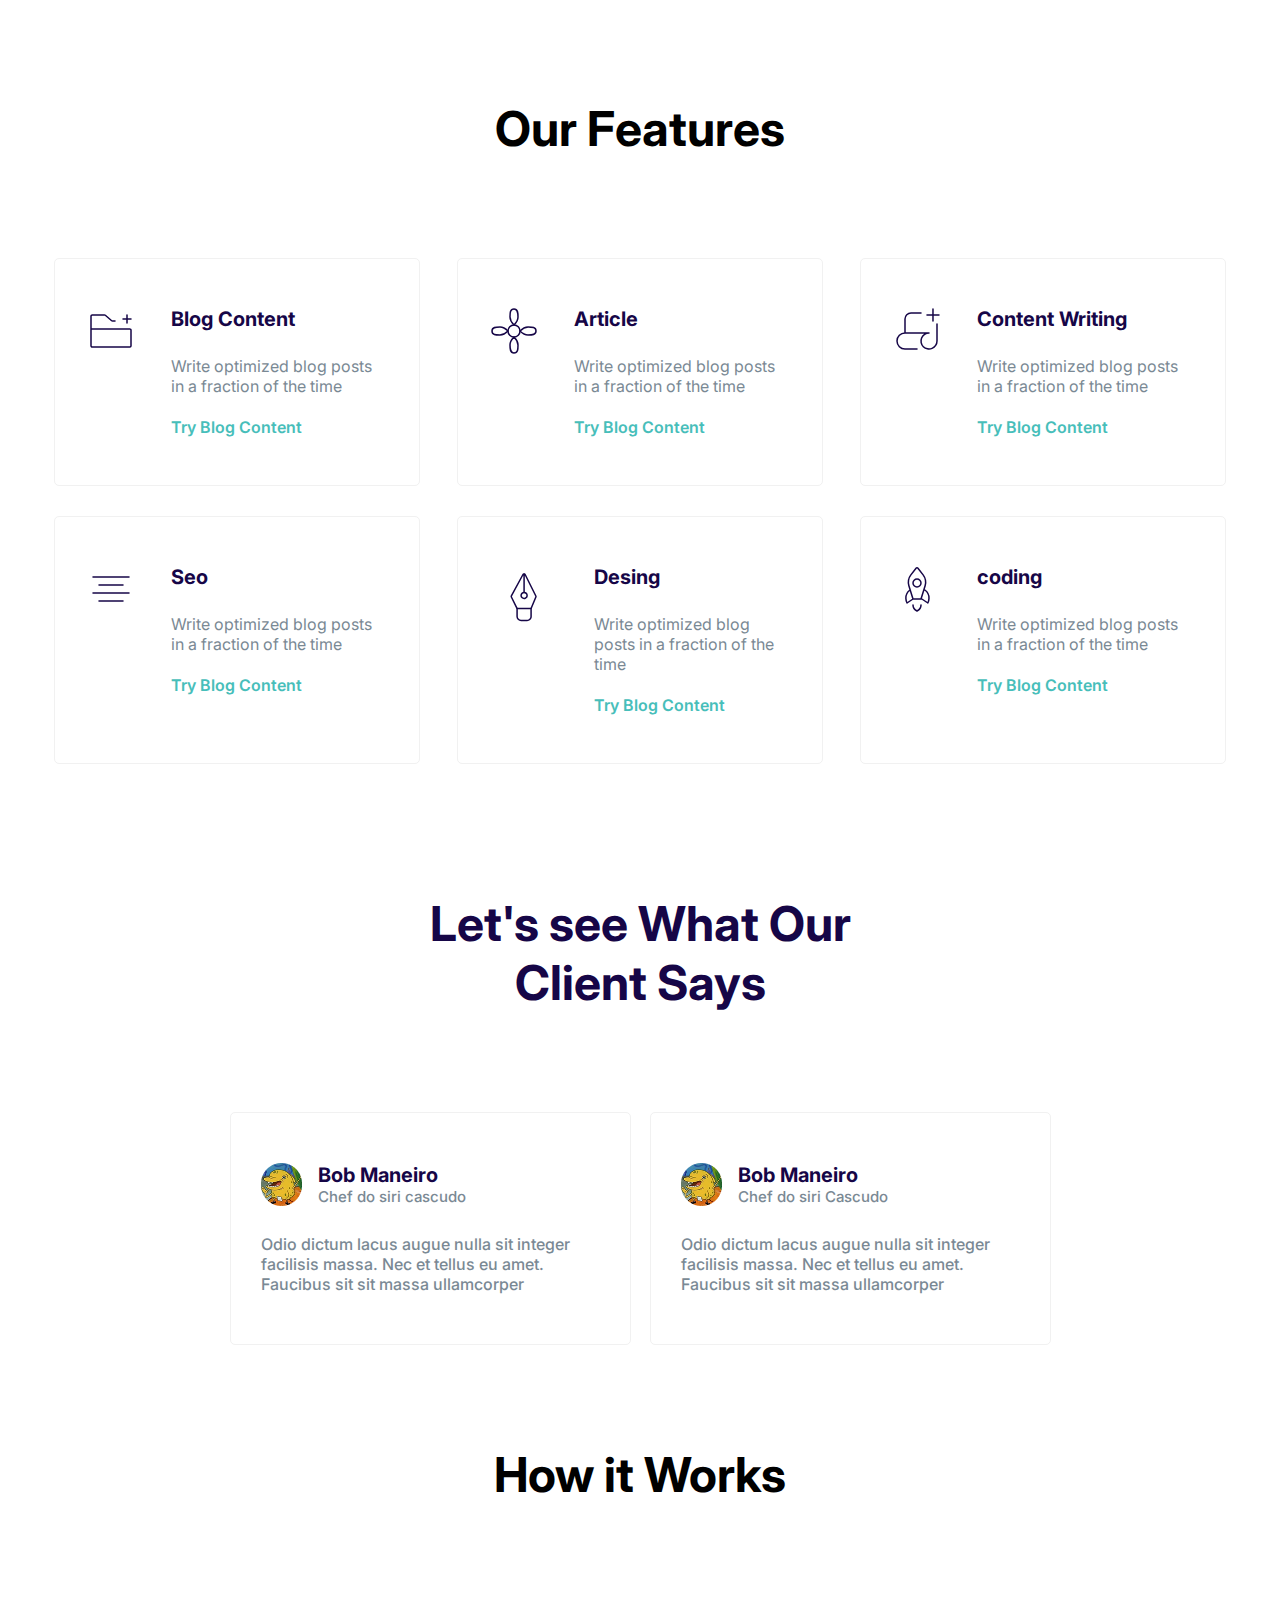
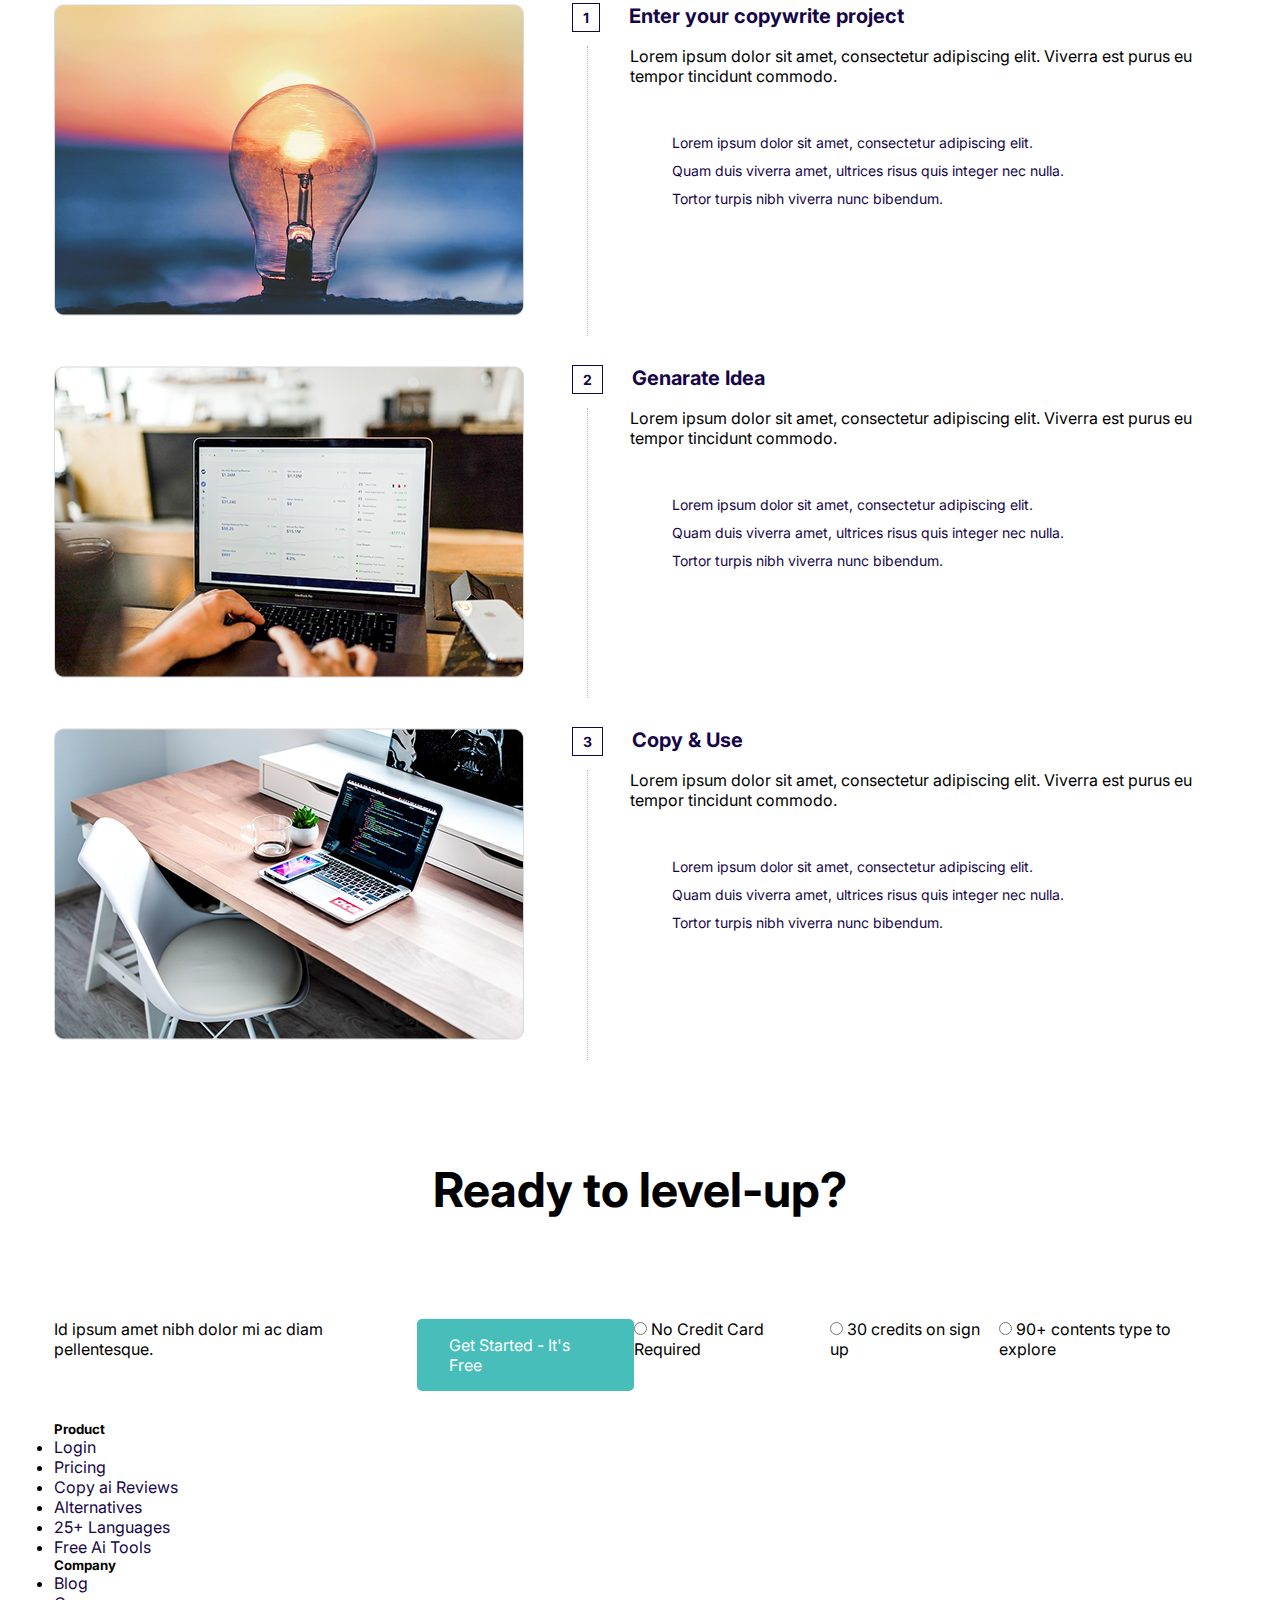
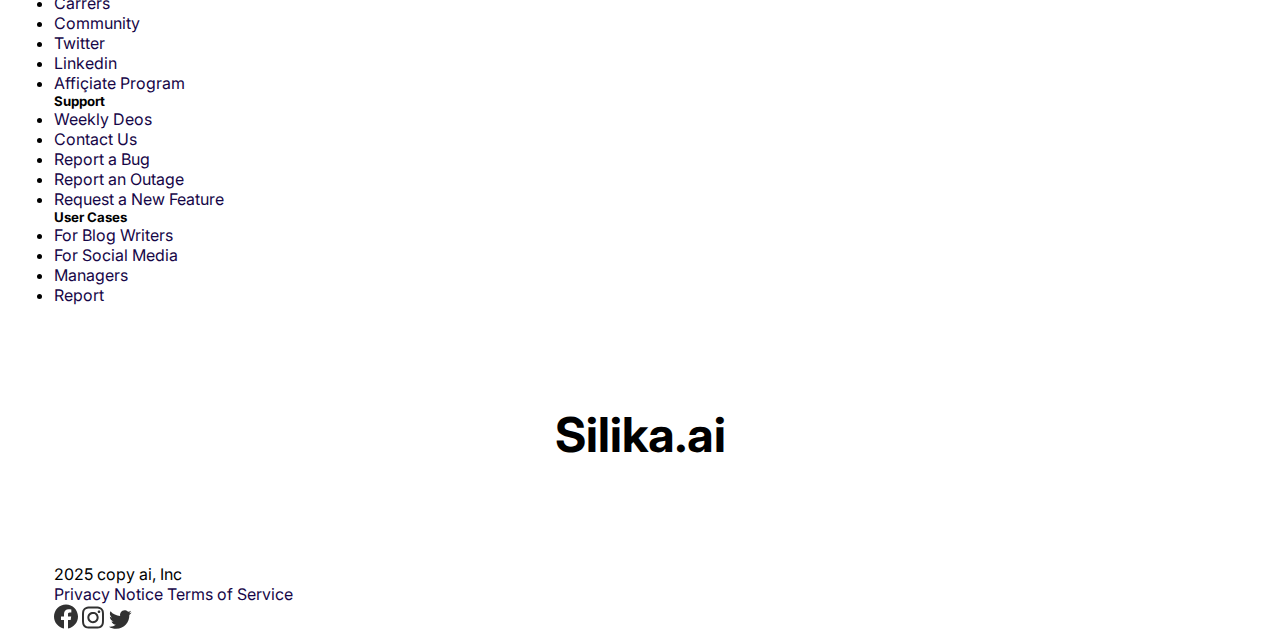
==== commit 6b468ae9: "feat: formatação da section Our features, Testimonials e Works." ====
--- a/layout/index.html
+++ b/layout/index.html
@@ -5,14 +5,16 @@
     <meta charset="UTF-8">
     <meta name="viewport" content="width=device-width, initial-scale=1.0">
     <title>Layout | Design Studio</title>
-
-    <link href="css/styles.css" rel="stylesheet" type="text/css">
-
-    <!-- google fonts -->
+    <link rel="stylesheet" href="css/styles.css" type="text/css">
+
+    <!-- Fonts Google -->
 
     <link rel="preconnect" href="https://fonts.googleapis.com">
     <link rel="preconnect" href="https://fonts.gstatic.com" crossorigin>
-    <link href="https://fonts.googleapis.com/css2?family=Biryani:wght@200;300;400;600;700;800;900&family=Inter:ital,opsz,wght@0,14..32,100..900;1,14..32,100..900&display=swap" rel="stylesheet">
+    <link
+        href="https://fonts.googleapis.com/css2?family=Biryani:wght@200;300;400;600;700;800;900&family=Inter:ital,opsz,wght@0,14..32,100..900;1,14..32,100..900&display=swap"
+        rel="stylesheet">
+
 </head>
 
 <body>
@@ -21,7 +23,7 @@
             <div class="container">
                 <div class="logo">
                     <h1>silika</h1>
-                    <a href="#" class="secondary-color">We’re Hiring</a>
+                    <a href="#" class="secundary-color">We’re Hiring</a>
                 </div>
                 <!--fim: logo -->
                 <nav>
@@ -51,7 +53,7 @@
 
                 <div class="bts-cta">
                     <a href="#" class="primary-color">Get Started</a>
-                    <a href="#" class="secondary-color">How It Works</a>
+                    <a href="#" class="secundary-color">How It Works</a>
                 </div>
             </div>
         </div>
@@ -72,8 +74,9 @@
         <h3>About Us</h3>
         <div class="container">
             <div class="about-us-description">
-                <h4>professional & team choose copy.ai</h4>
-                <p>Odio dictum lacus augue nulla sit integer facilisis massa. Nec et tellus eu amet. Faucibus sit sit
+                <h4>professional & team <br> choose copy.ai</h4>
+                <p>Odio dictum lacus augue nulla sit integer facilisis <br> massa. Nec et tellus eu amet. Faucibus sit
+                    sit <br>
                     massa ullamcorper </p>
 
                 <a href="#" class="primary-color">Get Started</a>
@@ -208,7 +211,7 @@
 
                     <div class="perfil-name">
                         <h4>Bob Maneiro</h4>
-                        <p class="cargo">Cozinhero</p>
+                        <p class="cargo">Chef do siri cascudo</p>
                     </div>
                 </div> <!--fim:perfil-->
 
@@ -227,7 +230,7 @@
 
                     <div class="perfil-name">
                         <h4>Bob Maneiro</h4>
-                        <p class="cargo">Cozinhero</p>
+                        <p class="cargo">Chef do siri Cascudo</p>
                     </div>
                 </div> <!--fim:perfil-->
 
@@ -245,29 +248,9 @@
         <div class="container">
             <div class="works-img">
                 <img src="images/works-img1.png" alt="work">
-                <div class="description-work">
-                    <h4><span>1</span>Enter your copywrite project</h4>
-
-                    <div class="content-description-work">
-                        <p class="tite">Lorem ipsum dolor sit amet, consectetur adipiscing elit. Viverra est purus eu
-                            tempor tincidunt commodo.</p>
-
-                        <ul>
-                            <li>Lorem ipsum dolor sit amet, consectetur adipiscing elit.</li>
-                            <li>Quam duis viverra amet, ultrices risus quis integer nec nulla.</li>
-                            <li>Tortor turpis nibh viverra nunc bibendum.</li>
-                        </ul>
-                    </div>
-                </div>
-            </div>
-        </div>
-
-        <div class="container">
-            <div class="works-img">
-                <img src="images/works-img2.png" alt="work">
             </div>
             <div class="description-work">
-                <h4><span>2</span>Genarate Idea</h4>
+                <h4><span>1</span>Enter your copywrite project</h4>
 
                 <div class="content-description-work">
                     <p class="tite">Lorem ipsum dolor sit amet, consectetur adipiscing elit. Viverra est purus eu tempor
@@ -280,13 +263,33 @@
                     </ul>
                 </div>
             </div>
+
+        </div>
+
+        <div class="container">
+            <div class="works-img">
+                <img src="images/works-img2.png" alt="work">
+            </div>
+            <div class="description-work">
+                <h4><span>2</span>Genarate Idea</h4>
+
+                <div class="content-description-work">
+                    <p class="tite">Lorem ipsum dolor sit amet, consectetur adipiscing elit. Viverra est purus eu tempor
+                        tincidunt commodo.</p>
+
+                    <ul>
+                        <li>Lorem ipsum dolor sit amet, consectetur adipiscing elit.</li>
+                        <li>Quam duis viverra amet, ultrices risus quis integer nec nulla.</li>
+                        <li>Tortor turpis nibh viverra nunc bibendum.</li>
+                    </ul>
+                </div>
+            </div>
         </div>
 
         <div class="container">
             <div class="works-img">
                 <img src="images/works-img3.png" alt="work">
             </div>
-
             <div class="description-work">
                 <h4><span>3</span>Copy & Use</h4>
 
@@ -385,8 +388,8 @@
             <div class="footer-terms">
                 <h3>Silika.ai</h3>
                 <p>2025 copy ai, Inc</p>
-                <a href="#">Privacy Notice</a>
-                <a href="#">Terms of Service</a>
+                <a>Privacy Notice</a>
+                <a>Terms of Service</a>
             </div>
 
             <div class="footer-social-media">
--- a/layout/css/styles.css
+++ b/layout/css/styles.css
@@ -9,17 +9,25 @@
 :root {
     --primary-color: #47BEBA;
     --secondary-color: #F22E52;
+    --terciary-color: #160647;
     --text-color-button: #FFF;
+    --padding-button:1rem 2rem;
 }
 
 .primary-color {
     background: var(--primary-color);
     color: var(--text-color-button);
+    padding: var(--padding-button);
+    display: inline-block;
+    border-radius: 5px;
 }
 
 .secondary-color {
     background: var(--secondary-color);
     color: var(--text-color-button);
+    padding: var(--padding-button);
+    display: inline-block;
+    border-radius: 5px;
 }
 
 .container {
@@ -31,17 +39,19 @@
     font-family: "Biryani", sans-serif;
     font-size: 40px;
     font-weight: bold;
-    color: #160647;
+    color: var(--terciary-color);
 }
 
 h3{
     text-align: center;
     font-size: 48px;
     font-weight: bold;
+    margin: 100px 0;
 }
 
 a{
     text-decoration: none;
+    color: var(--terciary-color);
 }
 
 /* top header */
@@ -63,7 +73,244 @@
     align-items: center;
 }
 
+.top-header .logo h1{
+    margin-right: 6px;
+}
+
+nav{
+    display: flex;
+    align-items: center;
+}
+
 nav ul{
     display: flex;
     list-style: none;
-}+}
+
+nav ul li{
+    margin: 0 16px;
+}
+
+.login{
+    display: flex;
+    align-items: center;
+}
+
+.login .primary-color{
+    margin-left: 16px;
+}
+
+/* cta */
+
+.cta{
+    padding: 208px 0;
+}
+
+.cta .container{
+    display: flex;
+    flex-direction: column;
+    align-items: center;
+}
+
+.cta .container h2{
+    font-size: 64px;
+    color: var(--terciary-color);
+    text-align: center;
+}
+
+.cta p{
+    margin: 30px 0 40px;
+    width: 697px;
+    text-align: center;
+    color: #6C6C6C;
+}
+
+.cta a{
+    margin: 0 10px;
+}
+
+.cta a:hover{
+    box-shadow: 0 0 10px #AAA;
+}
+
+/* LOGO */
+
+.brands{
+    margin: 121px 155px;
+}
+
+.brands .container{
+    display: flex;
+    justify-content: space-around;
+}
+
+/* About US */
+
+
+
+.about-us .container{
+    display: flex;
+    justify-content: space-between;
+}
+
+.about-us h3{
+    margin-bottom: 100px;
+}
+
+.about-us .container .about-us-description{
+    display: flex;
+    align-items: start;
+    flex-direction: column;
+    justify-content: center;
+}
+
+.about-us .container .about-us-description h4{
+    font-size: 40px;
+    font-weight: 600px;
+    text-transform: capitalize;
+    padding: 0 58px 0 0;
+}
+
+.about-us .container .about-us-description p{
+    padding: 23px 116px 27px 0;
+    color: #818181;
+}
+
+/* our features */
+
+.our-features .container{
+    display: flex;
+    justify-content: space-between;
+    flex-wrap: wrap;
+}
+
+.our-features .container .card{
+    width: 300px;
+    padding: 48px 32px;
+    border: 1px solid #f1f1f1;
+    border-radius: 5px;
+    margin-bottom: 30px;
+    display: flex;
+}
+
+.our-features .container .card .icon-card{
+    margin-right: 36px;
+}
+
+.our-features h4{
+    font-size: 20px;
+    color: var(--terciary-color);
+
+}
+.our-features p{
+    color: #7a8994;
+    margin: 25px 0 21px;
+}
+
+.our-features a{
+    color: var(--primary-color);
+    font-weight: 600;
+}
+
+.our-features a:hover{
+    text-decoration: underline;
+}
+
+/* testimonials */
+
+.testimonials .container{
+    width: 821px;
+    margin: auto;
+    display: flex;
+    justify-content: space-between;
+}
+
+.testimonials h3{
+    width: 498px;
+    text-align: center;
+    margin: 100px auto;
+    color: var(--terciary-color);
+}
+
+.testimonials .testimonials-card{
+    width: 339px;
+    padding: 50px 30px;
+    border: 1px solid #f1f1f1;
+    border-radius: 5px;
+}
+
+.testimonials-card .perfil{
+    display: flex;
+    margin-bottom: 24px;
+}
+
+.testimonials-card .perfil .photo-perfil{
+    margin-right: 16px;
+}
+
+.testimonials-card h4{
+    font-size: 20px;
+    font-weight: 700;
+    color: var(--terciary-color)
+}
+
+.testimonials-card .perfil p{
+    font-size: 15px;
+    font-weight: 500;
+    color: #7a8994;
+}
+
+.testimonials-card .comments p{
+    font-size: 16px;
+    font-weight: 500;
+    color: #7a8994;
+}
+
+/* works */
+
+.works .container{
+    display: flex;
+    justify-content: space-between;
+    margin-bottom: 30px;
+}
+
+.works .works-img{
+    margin-right: 48px;
+}
+
+.works .description-work h4{
+    font-size: 20px;
+    color: var(--terciary-color);
+    margin-bottom: 18px;
+}
+
+.works .description-work h4 span{
+    border: 1px solid var(--terciary-color);
+    font-size: 14px;
+    padding: 5px 10px;
+    margin-right: 29px;
+}
+
+.works .content-description-work{
+    border-left: 1px dotted #b4b4b4;
+    margin-left: 15px;
+    padding-left: 42px;
+    height: 290px;
+}
+
+.works .content-description-work ul{
+    list-style: none;
+    padding-left: 42px;
+    font-size: 14px;
+    color: var(--terciary-color);
+    line-height: 2;
+    margin-top: 43px;
+}
+
+/* Ready? */
+
+.ready fieldset{
+    display: flex;
+    justify-content: space-between;
+    border: none;
+}
